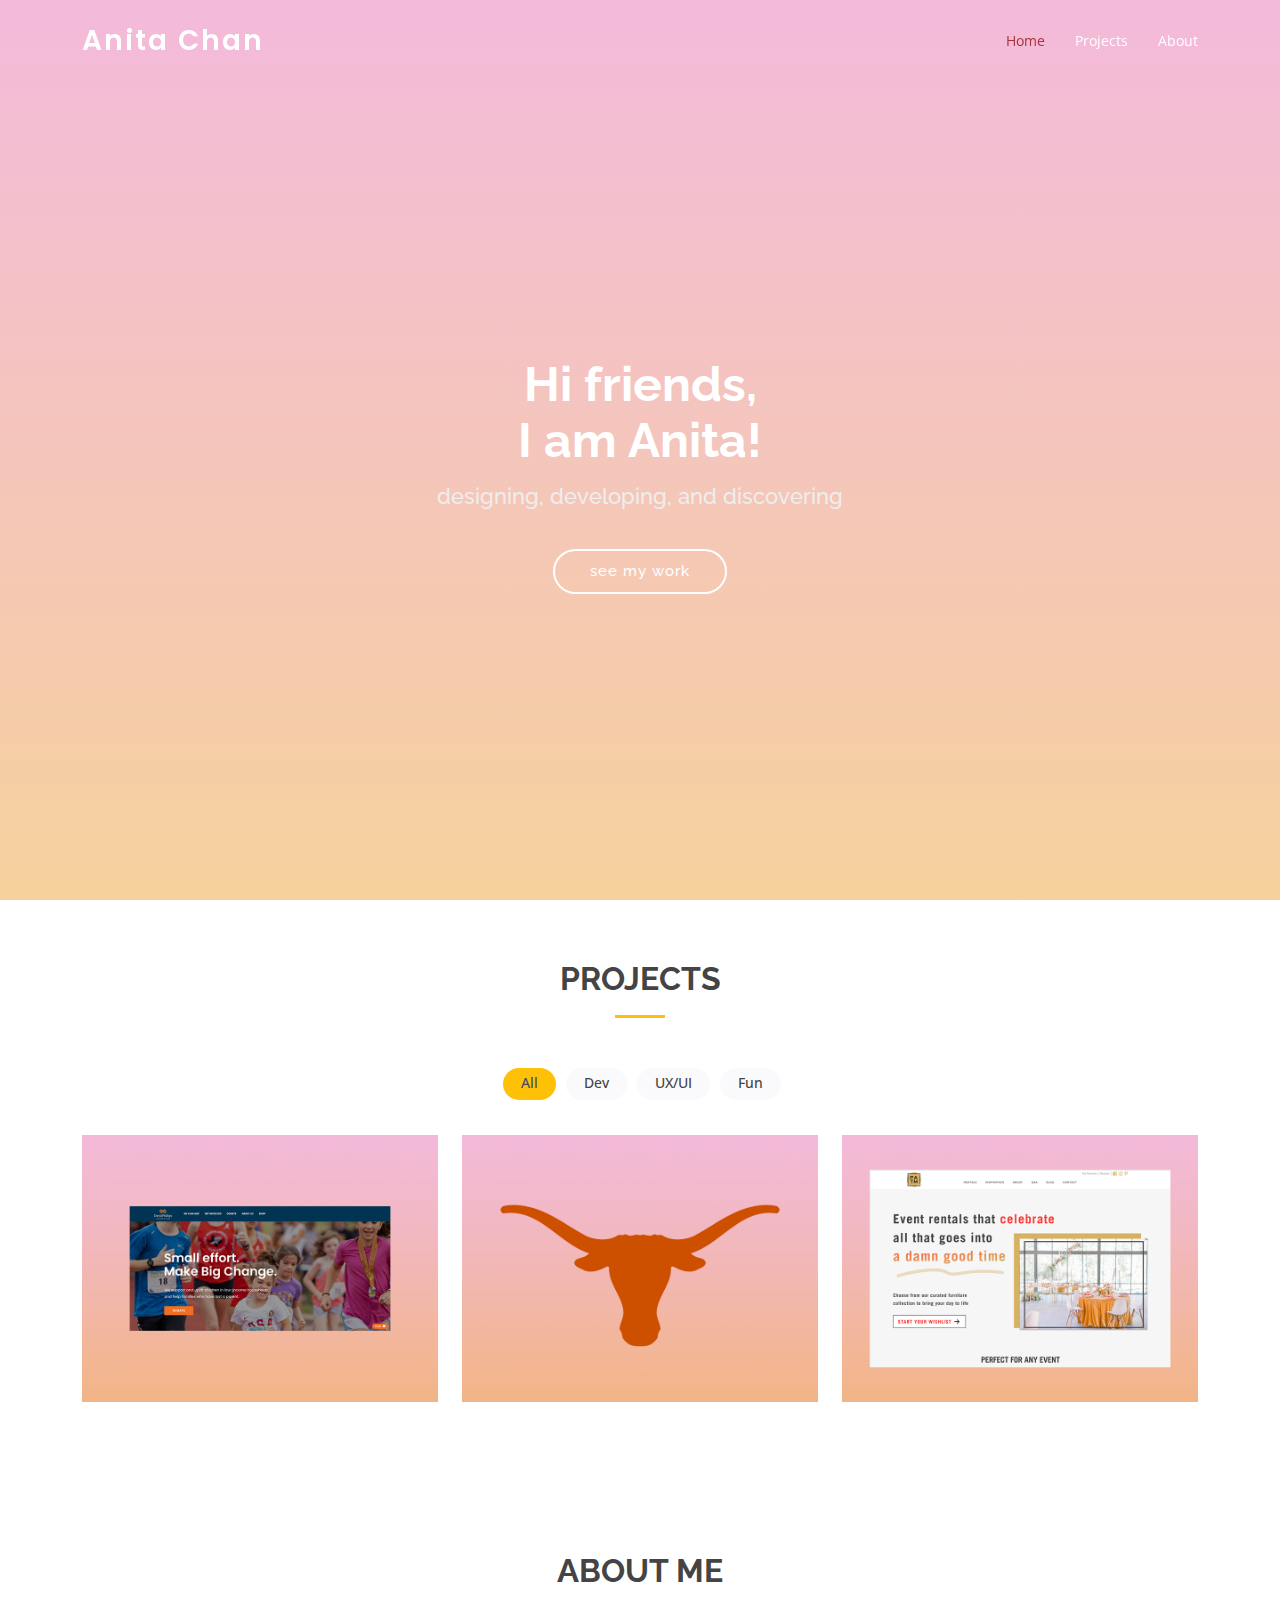
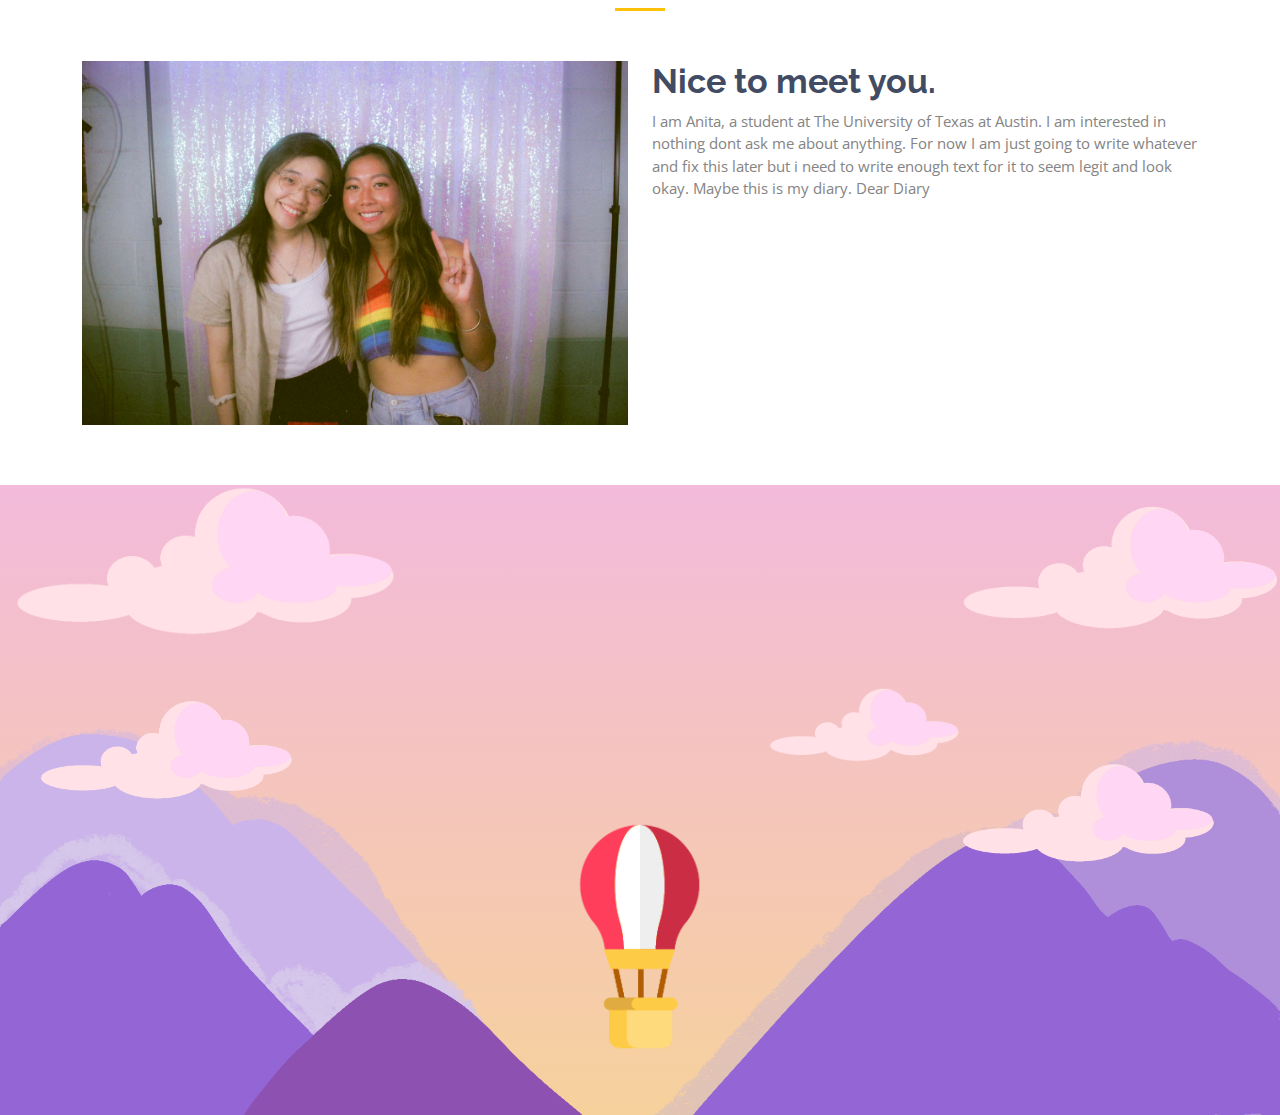
==== index.html @ 1b6e9ae2 "inital" ====
<!DOCTYPE html>
<html lang="en">

<head>
  <meta charset="utf-8">
  <meta content="width=device-width, initial-scale=1.0" name="viewport">

  <title>Anita Chan</title>

  <!-- Favicons -->
  <link href="assets/img/favicon.png" rel="icon">
  <link href="assets/img/apple-touch-icon.png" rel="apple-touch-icon">

  <!-- Google Fonts -->
  <link href="https://fonts.googleapis.com/css?family=Open+Sans:300,300i,400,400i,600,600i,700,700i|Raleway:300,300i,400,400i,500,500i,600,600i,700,700i|Poppins:300,300i,400,400i,500,500i,600,600i,700,700i" rel="stylesheet">

  <!-- Vendor CSS Files -->
  <link href="assets/vendor/bootstrap/css/bootstrap.min.css" rel="stylesheet">
  <link href="assets/vendor/bootstrap-icons/bootstrap-icons.css" rel="stylesheet">
  <link href="assets/vendor/boxicons/css/boxicons.min.css" rel="stylesheet">
  <link href="assets/vendor/glightbox/css/glightbox.min.css" rel="stylesheet">
  <link href="assets/vendor/swiper/swiper-bundle.min.css" rel="stylesheet">

  <!-- Template Main CSS File -->
  <link href="assets/css/style.css" rel="stylesheet">

</head>

<body>

  <!-- ======= Header ======= -->
  <header id="header" class="fixed-top header-transparent">
    <div class="container d-flex align-items-center justify-content-between">

      <h1 class="logo"><a href="index.html">Anita Chan</a></h1>
      <!-- Uncomment below if you prefer to use an image logo -->
      <!-- <a href="index.html" class="logo"><img src="assets/img/logo.png" alt="" class="img-fluid"></a>-->

      <nav id="navbar" class="navbar">
        <ul>
          <li><a class="nav-link scrollto active" href="#hero">Home</a></li>
          <li><a class="nav-link scrollto " href="#portfolio">Projects</a></li>
          <li><a class="nav-link scrollto" href="#about">About</a></li>
        </ul>
        <i class="bi bi-list mobile-nav-toggle"></i>
      </nav><!-- .navbar -->

    </div>
  </header><!-- End Header -->

  <!-- ======= Hero Section ======= -->
  <section id="hero" class="d-flex align-items-center justify-content-center">
    <div class="container position-relative">
      <h1>Hi friends, <br/> I am Anita!</h1>
      <h2>designing, developing, and discovering</h2>
      <a href="#portfolio" class="btn-get-started scrollto">see my work</a>
    </div>
  </section><!-- End Hero -->

    <!-- ======= Portfolio Section ======= -->
    <section id="portfolio" class="portfolio">
      <div class="container">

        <div class="section-title">
          <h2>Projects</h2>
        </div>

        <div class="row">
          <div class="col-lg-12 d-flex justify-content-center">
            <ul id="portfolio-flters">
              <li data-filter="*" class="filter-active">All</li>
              <li data-filter=".filter-app">Dev</li>
              <li data-filter=".filter-card">UX/UI</li>
              <li data-filter=".filter-web">Fun</li>
            </ul>
          </div>
        </div>

        <div class="row portfolio-container">

          <div class="col-lg-4 col-md-6 portfolio-item filter-app">
            <img src="assets/img/portfolio/portfolio-1.jpg" class="img-fluid" alt="">
            <div class="portfolio-info">
              <h4>David Phillips Foundation</h4>
              <p>Website</p>
              <a href="assets/img/portfolio/portfolio-1.jpg" data-gallery="portfolioGallery" class="portfolio-lightbox preview-link" title="App 1"><i class="bx bx-plus"></i></a>
              <a href="portfolio-details.html" data-gallery="portfolioDetailsGallery" data-glightbox="type: external" class="portfolio-details-lightbox details-link" title="Portfolio Details"><i class="bx bx-link"></i></a>
            </div>
          </div>


          <div class="col-lg-4 col-md-6 portfolio-item filter-app">
            <img src="assets/img/portfolio/portfolio-3.jpg" class="img-fluid" alt="">
            <div class="portfolio-info">
              <h4>Bevo's Tunes</h4>
              <p>Fullstack Web App</p>
              <a href="assets/img/portfolio/portfolio-3.jpg" data-gallery="portfolioGallery" class="portfolio-lightbox preview-link" title="App 2"><i class="bx bx-plus"></i></a>
              <a href="portfolio-details.html" data-gallery="portfolioDetailsGallery" data-glightbox="type: external" class="portfolio-details-lightbox details-link" title="Portfolio Details"><i class="bx bx-link"></i></a>
            </div>
          </div>

          <div class="col-lg-4 col-md-6 portfolio-item filter-card">
            <img src="assets/img/portfolio/portfolio-7.jpg" class="img-fluid" alt="">
            <div class="portfolio-info">
              <h4>PATM UI Redesign</h4>
              <p>UI Redesign</p>
              <a href="assets/img/portfolio/portfolio-7.jpg" data-gallery="portfolioGallery" class="portfolio-lightbox preview-link" title="Card 1"><i class="bx bx-plus"></i></a>
              <a href="portfolio-details.html" data-gallery="portfolioDetailsGallery" data-glightbox="type: external" class="portfolio-details-lightbox details-link" title="Portfolio Details"><i class="bx bx-link"></i></a>
            </div>
          </div>


        </div>

      </div>
    </section><!-- End Portfolio Section -->

  <main id="main">
    <!-- ======= About Section ======= -->
    <section id="about" class="about">

      <div class="section-title">
        <h2>About Me</h2>
      </div>

      <div class="container">

        <div class="row">
          <div class="col-lg-6">
            <img src="assets/img/about.jpg" class="img-fluid" alt="">
          </div>
          <div class="col-lg-6 pt-4 pt-lg-0">
            <h3>Nice to meet you.</h3>
            <p>
              I am Anita, a student at The University of Texas at Austin. I am interested in nothing dont ask me about anything. For now I am just going to write whatever and fix this later but i need to write enough text for it to seem legit and look okay. Maybe this is my diary. Dear Diary
            </p>
            </div>
          </div>
        </div>

      </div>
    </section><!-- End About Section -->


    <section class="animation-area">
      <img src="images/mountains.png" alt="mountains" id="mountains">
      <img src="images/cloud.png" alt="cloud" id="cloud-one">
      <img src="images/cloud.png" alt="cloud" id="cloud-two">
      <img src="images/cloud.png" alt="cloud" id="cloud-three">
      <img src="images/cloud.png" alt="cloud" id="cloud-four">
      <img src="images/cloud.png" alt="cloud" id="cloud-five">
      <img src="images/air-balloon.png" alt="air-balloon" id="air-balloon">
    </section>

  </main><!-- End #main -->

  <a href="#" class="back-to-top d-flex align-items-center justify-content-center"><i class="bi bi-arrow-up-short"></i></a>

  <!-- Vendor JS Files -->
  <script src="assets/vendor/purecounter/purecounter.js"></script>
  <script src="assets/vendor/bootstrap/js/bootstrap.bundle.min.js"></script>
  <script src="assets/vendor/glightbox/js/glightbox.min.js"></script>
  <script src="assets/vendor/isotope-layout/isotope.pkgd.min.js"></script>
  <script src="assets/vendor/swiper/swiper-bundle.min.js"></script>
  <script src="assets/vendor/php-email-form/validate.js"></script>

  <!-- Template Main JS File -->
  <script src="assets/js/main.js"></script>

</body>

</html>
---- assets/css/style.css ----
body {
  font-family: "Open Sans", sans-serif;
  color: #444444;
}

a {
  color: #7c365f;
  text-decoration: none;
}

a:hover {
  color: #7c365f;
  text-decoration: none;
}

h1, h2, h3, h4, h5, h6 {
  font-family: "Raleway", sans-serif;
}

/*--------------------------------------------------------------
# Back to top button
--------------------------------------------------------------*/
.back-to-top {
  position: fixed;
  visibility: hidden;
  opacity: 0;
  right: 15px;
  bottom: 15px;
  z-index: 996;
  background: #7c365f;
  width: 40px;
  height: 40px;
  border-radius: 50px;
  transition: all 0.4s;
}
.back-to-top i {
  font-size: 28px;
  color: #fff;
  line-height: 0;
}
.back-to-top:hover {
  background: #e68fc4;
  color: #fff;
}
.back-to-top.active {
  visibility: visible;
  opacity: 1;
}

/*--------------------------------------------------------------
# Header
--------------------------------------------------------------*/
#header {
  transition: all 0.5s;
  z-index: 997;
  padding: 20px 0;
  background: rgba(55, 64, 85, 0.9);
}
#header.header-transparent {
  background: transparent;
}
#header.header-scrolled {
  background: rgba(247, 218, 146, 0.9);
  padding: 15px 0;
}
#header .logo {
  font-size: 28px;
  margin: 0;
  padding: 0;
  line-height: 1;
  font-weight: 600;
  letter-spacing: 2px;
  font-family: "Poppins", sans-serif;
}
#header .logo a {
  color: #fff;
}
#header .logo img {
  max-height: 40px;
}

/*--------------------------------------------------------------
# Navigation Menu
--------------------------------------------------------------*/
/**
* Desktop Navigation 
*/
.navbar {
  padding: 0;
}
.navbar ul {
  margin: 0;
  padding: 0;
  display: flex;
  list-style: none;
  align-items: center;
}
.navbar li {
  position: relative;
}
.navbar a, .navbar a:focus {
  display: flex;
  align-items: center;
  justify-content: space-between;
  padding: 10px 0 10px 30px;
  color: rgb(255, 255, 255);
  font-size: 14px;
  white-space: nowrap;
  transition: 0.3s;
}
.navbar a i, .navbar a:focus i {
  font-size: 12px;
  line-height: 0;
  margin-left: 5px;
}
.navbar a:hover, .navbar .active, .navbar .active:focus, .navbar li:hover > a {
  color: #a8313b;
}
.navbar .dropdown ul {
  display: block;
  position: absolute;
  left: 14px;
  top: calc(100% + 30px);
  margin: 0;
  padding: 10px 0;
  z-index: 99;
  opacity: 0;
  visibility: hidden;
  background: #fff;
  box-shadow: 0px 0px 30px rgba(127, 137, 161, 0.25);
  transition: 0.3s;
}
.navbar .dropdown ul li {
  min-width: 200px;
}
.navbar .dropdown ul a {
  padding: 10px 20px;
  font-size: 14px;
  text-transform: none;
  color: #414c64;
}
.navbar .dropdown ul a i {
  font-size: 12px;
}
.navbar .dropdown ul a:hover, .navbar .dropdown ul .active:hover, .navbar .dropdown ul li:hover > a {
  color: #ffc107;
}
.navbar .dropdown:hover > ul {
  opacity: 1;
  top: 100%;
  visibility: visible;
}
.navbar .dropdown .dropdown ul {
  top: 0;
  left: calc(100% - 30px);
  visibility: hidden;
}
.navbar .dropdown .dropdown:hover > ul {
  opacity: 1;
  top: 0;
  left: 100%;
  visibility: visible;
}
@media (max-width: 1366px) {
  .navbar .dropdown .dropdown ul {
    left: -90%;
  }
  .navbar .dropdown .dropdown:hover > ul {
    left: -100%;
  }
}

/**
* Mobile Navigation 
*/
.mobile-nav-toggle {
  color: #fff;
  font-size: 28px;
  cursor: pointer;
  display: none;
  line-height: 0;
  transition: 0.5s;
}

@media (max-width: 991px) {
  .mobile-nav-toggle {
    display: block;
  }

  .navbar ul {
    display: none;
  }
}
.navbar-mobile {
  position: fixed;
  overflow: hidden;
  top: 0;
  right: 0;
  left: 0;
  bottom: 0;
  background: rgba(45, 53, 69, 0.9);
  transition: 0.3s;
  z-index: 999;
}
.navbar-mobile .mobile-nav-toggle {
  position: absolute;
  top: 15px;
  right: 15px;
}
.navbar-mobile ul {
  display: block;
  position: absolute;
  top: 55px;
  right: 15px;
  bottom: 15px;
  left: 15px;
  padding: 10px 0;
  background-color: #fff;
  overflow-y: auto;
  transition: 0.3s;
}
.navbar-mobile a, .navbar-mobile a:focus {
  padding: 10px 20px;
  font-size: 15px;
  color: #414c64;
}
.navbar-mobile a:hover, .navbar-mobile .active, .navbar-mobile li:hover > a {
  color: #ffc107;
}
.navbar-mobile .dropdown ul {
  position: static;
  display: none;
  margin: 10px 20px;
  padding: 10px 0;
  z-index: 99;
  opacity: 1;
  visibility: visible;
  background: #fff;
  box-shadow: 0px 0px 30px rgba(127, 137, 161, 0.25);
}
.navbar-mobile .dropdown ul li {
  min-width: 200px;
}
.navbar-mobile .dropdown ul a {
  padding: 10px 20px;
}
.navbar-mobile .dropdown ul a i {
  font-size: 12px;
}
.navbar-mobile .dropdown ul a:hover, .navbar-mobile .dropdown ul .active:hover, .navbar-mobile .dropdown ul li:hover > a {
  color: #ffc107;
}
.navbar-mobile .dropdown > .dropdown-active {
  display: block;
}

/*--------------------------------------------------------------
# Hero Section
--------------------------------------------------------------*/

#hero {
  width: 100%;
  height: 100vh;
  position: relative;
}

#hero:before {
  content: "";
  background-image: -webkit-gradient(linear, left top, left bottom, from(#F3BADB), to(#F6D19C));
  background-image: linear-gradient(#F3BADB, #F6D19C);
  position: absolute;
  bottom: 0;
  top: 0;
  left: 0;
  right: 0;
}
#hero .container {
  text-align: center;
  padding-top: 50px;
}
@media (max-width: 992px) {
  #hero .container {
    padding-top: 0;
  }
}
#hero h1 {
  margin: 0;
  font-size: 48px;
  font-weight: 700;
  line-height: 56px;
  color: #fff;
}
#hero h2 {
  color: #eee;
  margin: 15px 0 0 0;
  font-size: 22px;
}
#hero .btn-get-started {
  font-family: "Raleway", sans-serif;
  font-weight: 500;
  font-size: 15px;
  letter-spacing: 1px;
  display: inline-block;
  padding: 9px 35px;
  border-radius: 50px;
  transition: 0.5s;
  margin-top: 40px;
  border: 2px solid #ffffff;
  color: #fff;
}
#hero .btn-get-started:hover {
  background: #b15b94;
  border: 2px solid #7d1b6b;
}
@media (min-width: 1024px) {
  #hero {
    background-attachment: fixed;
  }
}
@media (max-width: 768px) {
  #hero {
    height: 100vh;
  }
  #hero h1 {
    font-size: 28px;
    line-height: 36px;
  }
  #hero h2 {
    font-size: 18px;
    line-height: 24px;
  }
}

.animation-area {
  overflow-y: hidden;
  overflow-x: hidden;
  position: relative;
  background-image: -webkit-gradient(linear, left top, left bottom, from(#F3BADB), to(#F6D19C));
  background-image: linear-gradient(#F3BADB, #F6D19C);
  width: 100%;
  height: 70vh;
  display: -webkit-box;
  display: -ms-flexbox;
  display: flex;
  -webkit-box-pack: center;
      -ms-flex-pack: center;
          justify-content: center;
}

.animation-area img {
  position: absolute;
  width: 100%;
  bottom: 0;
}

#cloud-one {
  width: 20%;
  bottom: 40%;
  left: 75%;
}

#cloud-two {
  width: 25%;
  bottom: 77%;
  left: 75%;
}

#cloud-three {
  width: 20%;
  bottom: 50%;
  left: 3%;
}

#cloud-four {
  width: 30%;
  bottom: 76%;
  margin-right: 40%;
  left: 1%;
}

#cloud-five {
  width: 15%;
  bottom: 56%;
  left: 60%;
}

#air-balloon {
  width: 10%;
  bottom: 10%;
}

/*--------------------------------------------------------------
# Sections General
--------------------------------------------------------------*/
section {
  padding: 60px 0;
}

.section-bg {
  background-color: #f7f8fa;
}

.section-title {
  text-align: center;
  padding-bottom: 30px;
}
.section-title h2 {
  font-size: 32px;
  font-weight: bold;
  text-transform: uppercase;
  margin-bottom: 20px;
  padding-bottom: 20px;
  position: relative;
}
.section-title h2::after {
  content: "";
  position: absolute;
  display: block;
  width: 50px;
  height: 3px;
  background: #ffc107;
  bottom: 0;
  left: calc(50% - 25px);
}
.section-title p {
  margin-bottom: 0;
  font-size: 14px;
  color: #aab3c7;
}

/*--------------------------------------------------------------
# Breadcrumbs
--------------------------------------------------------------*/
.breadcrumbs {
  padding: 20px 0;
  background-color: #fafafc;
  min-height: 40px;
  margin-top: 82px;
}
@media (max-width: 992px) {
  .breadcrumbs {
    margin-top: 68px;
  }
}
.breadcrumbs h2 {
  font-size: 24px;
  font-weight: 300;
  margin: 0;
}
@media (max-width: 992px) {
  .breadcrumbs h2 {
    margin: 0 0 10px 0;
  }
}
.breadcrumbs ol {
  display: flex;
  flex-wrap: wrap;
  list-style: none;
  padding: 0;
  margin: 0;
  font-size: 14px;
}
.breadcrumbs ol li + li {
  padding-left: 10px;
}
.breadcrumbs ol li + li::before {
  display: inline-block;
  padding-right: 10px;
  color: #6c757d;
  content: "/";
}
@media (max-width: 768px) {
  .breadcrumbs .d-flex {
    display: block !important;
  }
  .breadcrumbs ol {
    display: block;
  }
  .breadcrumbs ol li {
    display: inline-block;
  }
}


/*--------------------------------------------------------------
# About
--------------------------------------------------------------*/
.about h3 {
  font-weight: 700;
  font-size: 34px;
  color: #414c64;
}
.about h4 {
  font-size: 20px;
  font-weight: 700;
  margin-top: 5px;
}
.about i {
  font-size: 48px;
  margin-top: 15px;
  color: #8b97b3;
}
.about p {
  font-size: 15px;
  color: #848484;
}




/*--------------------------------------------------------------
# Portfolio
--------------------------------------------------------------*/
.portfolio #portfolio-flters {
  padding: 0;
  margin: 0 auto 25px auto;
  list-style: none;
  text-align: center;
  border-radius: 50px;
}
.portfolio #portfolio-flters li {
  cursor: pointer;
  display: inline-block;
  padding: 8px 18px 10px 18px;
  font-size: 14px;
  font-weight: 500;
  line-height: 1;
  color: #444444;
  margin: 0 3px 10px 3px;
  transition: all ease-in-out 0.3s;
  background: #fafafc;
  border-radius: 50px;
}
.portfolio #portfolio-flters li:hover, .portfolio #portfolio-flters li.filter-active {
  color: #414c64;
  background: #ffc107;
}
.portfolio #portfolio-flters li:last-child {
  margin-right: 0;
}
.portfolio .portfolio-item {
  margin-bottom: 30px;
  overflow: hidden;
}
.portfolio .portfolio-item img {
  position: relative;
  top: 0;
  transition: all 0.6s cubic-bezier(0.645, 0.045, 0.355, 1);
}
.portfolio .portfolio-item .portfolio-info {
  opacity: 0;
  position: absolute;
  left: 15px;
  right: 15px;
  bottom: -50px;
  z-index: 3;
  transition: all ease-in-out 0.3s;
  background: #ffc107;
  padding: 15px 20px;
}
.portfolio .portfolio-item .portfolio-info h4 {
  font-size: 18px;
  color: #fff;
  font-weight: 600;
}
.portfolio .portfolio-item .portfolio-info p {
  color: #fff;
  font-size: 14px;
  margin-bottom: 0;
}
.portfolio .portfolio-item .portfolio-info .preview-link, .portfolio .portfolio-item .portfolio-info .details-link {
  position: absolute;
  right: 50px;
  font-size: 24px;
  top: calc(50% - 18px);
  color: rgba(255, 255, 255, 0.7);
  transition: ease-in-out 0.3s;
}
.portfolio .portfolio-item .portfolio-info .preview-link:hover, .portfolio .portfolio-item .portfolio-info .details-link:hover {
  color: #fff;
}
.portfolio .portfolio-item .portfolio-info .details-link {
  right: 15px;
}
.portfolio .portfolio-item:hover img {
  top: -30px;
}
.portfolio .portfolio-item:hover .portfolio-info {
  opacity: 1;
  bottom: 0;
}

/*--------------------------------------------------------------
# Portfolio Details
--------------------------------------------------------------*/
.portfolio-details {
  padding-top: 40px;
}
.portfolio-details .portfolio-details-slider img {
  width: 100%;
}
.portfolio-details .portfolio-details-slider .swiper-pagination {
  margin-top: 20px;
  position: relative;
}
.portfolio-details .portfolio-details-slider .swiper-pagination .swiper-pagination-bullet {
  width: 12px;
  height: 12px;
  background-color: #fff;
  opacity: 1;
  border: 1px solid #ffc107;
}
.portfolio-details .portfolio-details-slider .swiper-pagination .swiper-pagination-bullet-active {
  background-color: #ffc107;
}
.portfolio-details .portfolio-info {
  padding: 30px;
  box-shadow: 0px 0 30px rgba(65, 76, 100, 0.08);
}
.portfolio-details .portfolio-info h3 {
  font-size: 22px;
  font-weight: 700;
  margin-bottom: 20px;
  padding-bottom: 20px;
  border-bottom: 1px solid #eee;
}
.portfolio-details .portfolio-info ul {
  list-style: none;
  padding: 0;
  font-size: 15px;
}
.portfolio-details .portfolio-info ul li + li {
  margin-top: 10px;
}
.portfolio-details .portfolio-description {
  padding-top: 30px;
}
.portfolio-details .portfolio-description h2 {
  font-size: 26px;
  font-weight: 700;
  margin-bottom: 20px;
}
.portfolio-details .portfolio-description p {
  padding: 0;
}
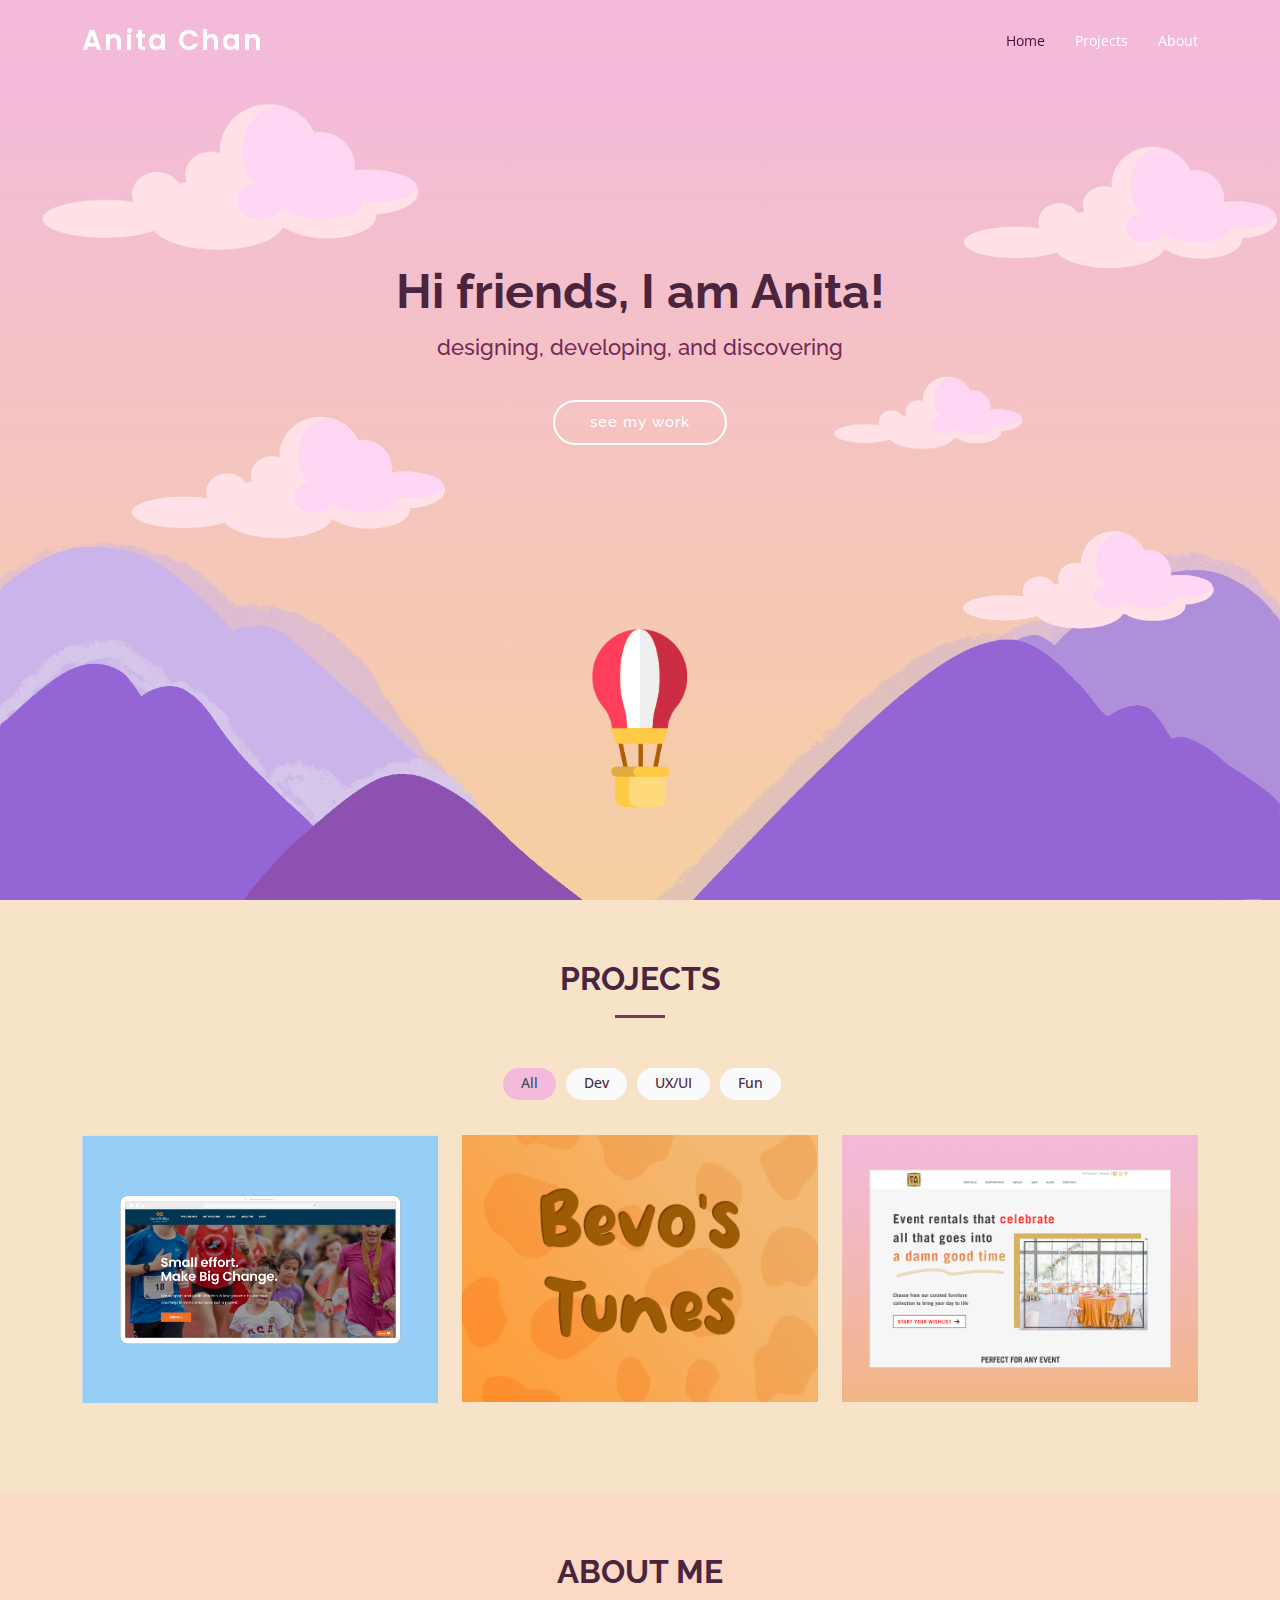
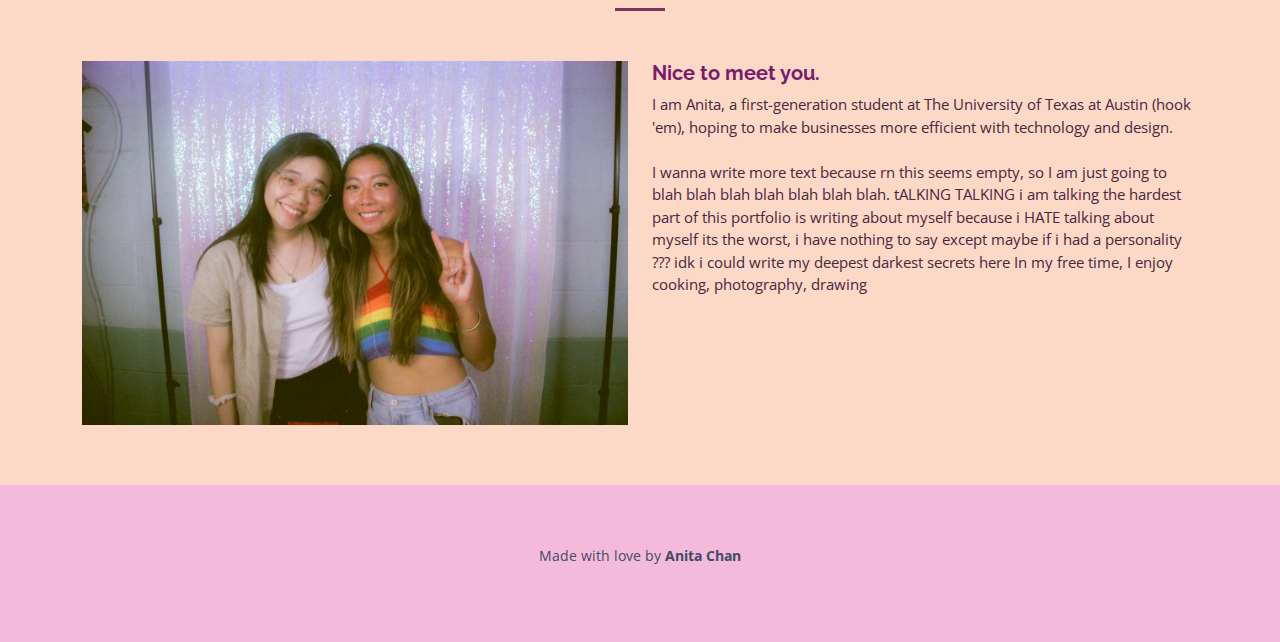
==== commit c21071e9: "style updates" ====
--- a/index.html
+++ b/index.html
@@ -8,7 +8,7 @@
   <title>Anita Chan</title>
 
   <!-- Favicons -->
-  <link href="assets/img/favicon.png" rel="icon">
+  <link href="assets/img/android-chrome-192x192.png" rel="icon">
   <link href="assets/img/apple-touch-icon.png" rel="apple-touch-icon">
 
   <!-- Google Fonts -->
@@ -48,16 +48,26 @@
     </div>
   </header><!-- End Header -->
 
-  <!-- ======= Hero Section ======= -->
-  <section id="hero" class="d-flex align-items-center justify-content-center">
-    <div class="container position-relative">
-      <h1>Hi friends, <br/> I am Anita!</h1>
-      <h2>designing, developing, and discovering</h2>
-      <a href="#portfolio" class="btn-get-started scrollto">see my work</a>
-    </div>
-  </section><!-- End Hero -->
+  <section class="animation-area">
 
-    <!-- ======= Portfolio Section ======= -->
+    <section id="hero" class="d-flex align-items-center justify-content-center">
+      <div class="container position-relative">
+        <h1>Hi friends, I am Anita!</h1>
+        <h2>designing, developing, and discovering</h2>
+        <a href="#portfolio" class="btn-get-started scrollto">see my work</a>
+      </div>
+    </section>
+
+    <img src="images/mountains.png" alt="mountains" id="mountains">
+    <img src="images/cloud.png" alt="cloud" id="cloud-one">
+    <img src="images/cloud.png" alt="cloud" id="cloud-two">
+    <img src="images/cloud.png" alt="cloud" id="cloud-three">
+    <img src="images/cloud.png" alt="cloud" id="cloud-four">
+    <img src="images/cloud.png" alt="cloud" id="cloud-five">
+    <img src="images/air-balloon.png" alt="air-balloon" id="air-balloon">
+  </section>
+
+    <!-- ======= Projects Section ======= -->
     <section id="portfolio" class="portfolio">
       <div class="container">
 
@@ -79,22 +89,22 @@
         <div class="row portfolio-container">
 
           <div class="col-lg-4 col-md-6 portfolio-item filter-app">
-            <img src="assets/img/portfolio/portfolio-1.jpg" class="img-fluid" alt="">
+            <img src="assets/img/portfolio/DPF.png" class="img-fluid" alt="">
             <div class="portfolio-info">
               <h4>David Phillips Foundation</h4>
               <p>Website</p>
               <a href="assets/img/portfolio/portfolio-1.jpg" data-gallery="portfolioGallery" class="portfolio-lightbox preview-link" title="App 1"><i class="bx bx-plus"></i></a>
-              <a href="portfolio-details.html" data-gallery="portfolioDetailsGallery" data-glightbox="type: external" class="portfolio-details-lightbox details-link" title="Portfolio Details"><i class="bx bx-link"></i></a>
+              <a href="DPF-details.html" data-gallery="portfolioDetailsGallery" data-glightbox="type: external" class="portfolio-details-lightbox details-link" title="Portfolio Details"><i class="bx bx-link"></i></a>
             </div>
           </div>
 
 
           <div class="col-lg-4 col-md-6 portfolio-item filter-app">
-            <img src="assets/img/portfolio/portfolio-3.jpg" class="img-fluid" alt="">
+            <img src="assets/img/portfolio/Bevos-Tunes.png" class="img-fluid" alt="">
             <div class="portfolio-info">
               <h4>Bevo's Tunes</h4>
-              <p>Fullstack Web App</p>
-              <a href="assets/img/portfolio/portfolio-3.jpg" data-gallery="portfolioGallery" class="portfolio-lightbox preview-link" title="App 2"><i class="bx bx-plus"></i></a>
+              <p>Full-Stack Web App</p>
+              <a href="assets/img/portfolio/Bevos-Tunes.png" data-gallery="portfolioGallery" class="portfolio-lightbox preview-link" title="App 2"><i class="bx bx-plus"></i></a>
               <a href="portfolio-details.html" data-gallery="portfolioDetailsGallery" data-glightbox="type: external" class="portfolio-details-lightbox details-link" title="Portfolio Details"><i class="bx bx-link"></i></a>
             </div>
           </div>
@@ -113,7 +123,7 @@
         </div>
 
       </div>
-    </section><!-- End Portfolio Section -->
+    </section><!-- End projects Section -->
 
   <main id="main">
     <!-- ======= About Section ======= -->
@@ -132,7 +142,10 @@
           <div class="col-lg-6 pt-4 pt-lg-0">
             <h3>Nice to meet you.</h3>
             <p>
-              I am Anita, a student at The University of Texas at Austin. I am interested in nothing dont ask me about anything. For now I am just going to write whatever and fix this later but i need to write enough text for it to seem legit and look okay. Maybe this is my diary. Dear Diary
+              I am Anita, a first-generation student at The University of Texas at Austin (hook 'em), hoping to make businesses more efficient with technology and design.
+              <br/>
+              <br/>
+              I wanna write more text because rn this seems empty, so I am just going to blah blah blah blah blah blah blah. tALKING TALKING i am talking the hardest part of this portfolio is writing about myself because i HATE talking about myself its the worst, i have nothing to say except maybe if i had a personality ??? idk i could write my deepest darkest secrets here In my free time, I enjoy cooking, photography, drawing
             </p>
             </div>
           </div>
@@ -141,28 +154,17 @@
       </div>
     </section><!-- End About Section -->
 
-
-    <section class="animation-area">
-      <img src="images/mountains.png" alt="mountains" id="mountains">
-      <img src="images/cloud.png" alt="cloud" id="cloud-one">
-      <img src="images/cloud.png" alt="cloud" id="cloud-two">
-      <img src="images/cloud.png" alt="cloud" id="cloud-three">
-      <img src="images/cloud.png" alt="cloud" id="cloud-four">
-      <img src="images/cloud.png" alt="cloud" id="cloud-five">
-      <img src="images/air-balloon.png" alt="air-balloon" id="air-balloon">
-    </section>
-
   </main><!-- End #main -->
 
-  <a href="#" class="back-to-top d-flex align-items-center justify-content-center"><i class="bi bi-arrow-up-short"></i></a>
+  <section class="footer">
+    <p>Made with love by <strong><span>Anita Chan</span></strong></p>
+  </section>
 
   <!-- Vendor JS Files -->
-  <script src="assets/vendor/purecounter/purecounter.js"></script>
   <script src="assets/vendor/bootstrap/js/bootstrap.bundle.min.js"></script>
   <script src="assets/vendor/glightbox/js/glightbox.min.js"></script>
   <script src="assets/vendor/isotope-layout/isotope.pkgd.min.js"></script>
   <script src="assets/vendor/swiper/swiper-bundle.min.js"></script>
-  <script src="assets/vendor/php-email-form/validate.js"></script>
 
   <!-- Template Main JS File -->
   <script src="assets/js/main.js"></script>
--- a/assets/css/style.css
+++ b/assets/css/style.css
@@ -1,10 +1,10 @@
 body {
   font-family: "Open Sans", sans-serif;
-  color: #444444;
+  color: #4a253d;
 }
 
 a {
-  color: #7c365f;
+  color: #4a253d;
   text-decoration: none;
 }
 
@@ -16,6 +16,30 @@
 h1, h2, h3, h4, h5, h6 {
   font-family: "Raleway", sans-serif;
 }
+
+.gradient__bg {
+  background:-moz-radial-gradient(circle at 3% 25%, rgba(0, 40, 83, 1) 0%, rgba(4, 12, 24, 1) 25%);
+
+  /* safari 5.1+,chrome 10+ */
+  background:-webkit-radial-gradient(circle at 3% 25%, rgba(0, 40, 83, 1) 0%, rgba(4, 12, 24, 1) 25%);
+
+  /* opera 11.10+ */
+  background:-o-radial-gradient(circle at 3% 25%, rgba(0, 40, 83, 1) 0%, rgba(4, 12, 24, 1) 25%);
+
+  /* ie 10+ */
+  background:-ms-radial-gradient(circle at 3% 25%, rgba(0, 40, 83, 1) 0%, rgba(4, 12, 24, 1) 25%);
+
+  /* global 92%+ browsers support */
+  background:radial-gradient(circle at 3% 25%, rgba(0, 40, 83, 1) 0%, rgba(4, 12, 24, 1) 25%);
+}
+
+.gradient__text {
+  background: var(--gradient-text);
+  background-clip: text;
+  -webkit-background-clip: text;
+  -webkit-text-fill-color: transparent;
+}
+
 
 /*--------------------------------------------------------------
 # Back to top button
@@ -54,13 +78,12 @@
   transition: all 0.5s;
   z-index: 997;
   padding: 20px 0;
-  background: rgba(55, 64, 85, 0.9);
 }
 #header.header-transparent {
   background: transparent;
 }
 #header.header-scrolled {
-  background: rgba(247, 218, 146, 0.9);
+  background: rgba(182, 96, 171, 0.9);
   padding: 15px 0;
 }
 #header .logo {
@@ -109,12 +132,12 @@
   transition: 0.3s;
 }
 .navbar a i, .navbar a:focus i {
-  font-size: 12px;
+  font-size: 15px;
   line-height: 0;
   margin-left: 5px;
 }
 .navbar a:hover, .navbar .active, .navbar .active:focus, .navbar li:hover > a {
-  color: #a8313b;
+  color: #4d0936;
 }
 .navbar .dropdown ul {
   display: block;
@@ -276,7 +299,7 @@
 }
 #hero .container {
   text-align: center;
-  padding-top: 50px;
+  bottom: 20%;
 }
 @media (max-width: 992px) {
   #hero .container {
@@ -288,10 +311,10 @@
   font-size: 48px;
   font-weight: 700;
   line-height: 56px;
-  color: #fff;
+  color: #4a253d;
 }
 #hero h2 {
-  color: #eee;
+  color: #732857;
   margin: 15px 0 0 0;
   font-size: 22px;
 }
@@ -330,6 +353,9 @@
     line-height: 24px;
   }
 }
+/*--------------------------------------------------------------
+# Hero Section
+--------------------------------------------------------------*/
 
 .animation-area {
   overflow-y: hidden;
@@ -338,7 +364,7 @@
   background-image: -webkit-gradient(linear, left top, left bottom, from(#F3BADB), to(#F6D19C));
   background-image: linear-gradient(#F3BADB, #F6D19C);
   width: 100%;
-  height: 70vh;
+  height: 100vh;
   display: -webkit-box;
   display: -ms-flexbox;
   display: flex;
@@ -355,39 +381,44 @@
 
 #cloud-one {
   width: 20%;
-  bottom: 40%;
+  bottom: 30%;
   left: 75%;
 }
 
 #cloud-two {
   width: 25%;
-  bottom: 77%;
+  bottom: 70%;
   left: 75%;
 }
 
 #cloud-three {
-  width: 20%;
-  bottom: 50%;
-  left: 3%;
+  width: 25%;
+  bottom: 40%;
+  left: 10%;
 }
 
 #cloud-four {
   width: 30%;
-  bottom: 76%;
+  bottom: 72%;
   margin-right: 40%;
-  left: 1%;
+  left: 3%;
 }
 
 #cloud-five {
   width: 15%;
-  bottom: 56%;
-  left: 60%;
+  bottom: 50%;
+  left: 65%;
 }
 
 #air-balloon {
-  width: 10%;
+  width: 8%;
   bottom: 10%;
 }
+
+#mountains {
+  height: 40%;
+}
+
 
 /*--------------------------------------------------------------
 # Sections General
@@ -418,7 +449,7 @@
   display: block;
   width: 50px;
   height: 3px;
-  background: #ffc107;
+  background: #7c365f;
   bottom: 0;
   left: calc(50% - 25px);
 }
@@ -485,10 +516,14 @@
 /*--------------------------------------------------------------
 # About
 --------------------------------------------------------------*/
+.about {
+  background-color: #fbd9c6;
+}
+
 .about h3 {
   font-weight: 700;
-  font-size: 34px;
-  color: #414c64;
+  font-size: 20px;
+  color: #7d1b6b;
 }
 .about h4 {
   font-size: 20px;
@@ -502,7 +537,7 @@
 }
 .about p {
   font-size: 15px;
-  color: #848484;
+  color: #4a253d;
 }
 
 
@@ -511,6 +546,10 @@
 /*--------------------------------------------------------------
 # Portfolio
 --------------------------------------------------------------*/
+.portfolio {
+  background-color: #f7e4c8;
+}
+
 .portfolio #portfolio-flters {
   padding: 0;
   margin: 0 auto 25px auto;
@@ -525,7 +564,7 @@
   font-size: 14px;
   font-weight: 500;
   line-height: 1;
-  color: #444444;
+  color: #4a253d;
   margin: 0 3px 10px 3px;
   transition: all ease-in-out 0.3s;
   background: #fafafc;
@@ -533,7 +572,7 @@
 }
 .portfolio #portfolio-flters li:hover, .portfolio #portfolio-flters li.filter-active {
   color: #414c64;
-  background: #ffc107;
+  background: #F3BADB;
 }
 .portfolio #portfolio-flters li:last-child {
   margin-right: 0;
@@ -555,7 +594,7 @@
   bottom: -50px;
   z-index: 3;
   transition: all ease-in-out 0.3s;
-  background: #ffc107;
+  background: #ebb450;
   padding: 15px 20px;
 }
 .portfolio .portfolio-item .portfolio-info h4 {
@@ -593,6 +632,8 @@
 /*--------------------------------------------------------------
 # Portfolio Details
 --------------------------------------------------------------*/
+
+
 .portfolio-details {
   padding-top: 40px;
 }
@@ -644,3 +685,14 @@
   padding: 0;
 }
 
+
+/*--------------------------------------------------------------
+# Footer
+--------------------------------------------------------------*/
+.footer {
+  color: #414c64;
+  font-size: 14px;
+  background: #F3BADB;
+  text-align: center;
+}
+
